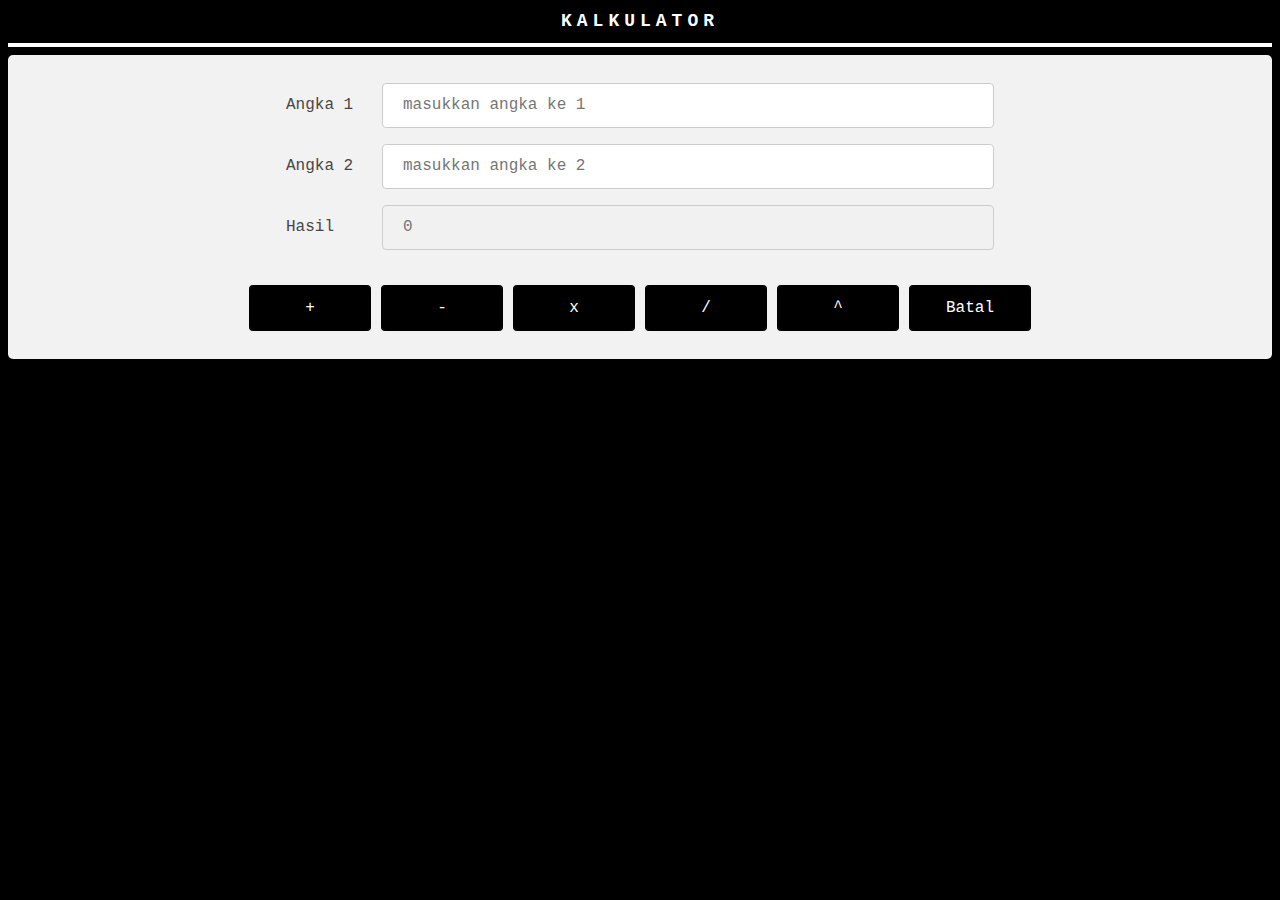
==== index.html @ 6ee50031 "Add files via upload" ====
<!DOCTYPE html>
<html lang="en">
<head>
    <meta charset="UTF-8">
    <meta http-equiv="X-UA-Compatible" content="IE=edge">
    <meta name="viewport" content="width=device-width, initial-scale=1.0">
    <title>Kalkulator</title>
    <link href="./css/styleku.css" rel="stylesheet" type="text/css">
    <script type="text/javascript" language="javascript"></script>
</head>
<body>
    <h1>Kalkulator</h1>
    <hr>
    <div>
        <form name="formulir" id="formulir">
         <label>Angka 1 &nbsp;</label>
         <input type="text"  name="a1" placeholder="masukkan angka ke 1" class="nama" value=""><br>
         <label>Angka 2 &nbsp;</label>
         <input type="text"  name="a2" placeholder="masukkan angka ke 2" class="nama" value=""><br>
         <label>Hasil &nbsp; &nbsp;</label>
         <input type="text" name="hasil" placeholder="0" class="nama" value="" disabled><br>
          <br>
         <input type="button" onclick="hitung(this.value)" name="tambah" value="+">
         <input type="button" onclick="hitung(this.value)" name="kurang" value="-">
         <input type="button" onclick="hitung(this.value)" name="kali" value="x">
         <input type="button" onclick="hitung(this.value)" name="bagi" value="/">
         <input type="button" onclick="hitung(this.value)" name="pangkat" value="^">
         <input type="button" onclick="batal()" value="Batal"> 
        </form>
      </div>
      <script src="./js/kalkulator.js"></script>
</body>
</html>
---- css/styleku.css ----
*{
    font-family: "Lucida Console", "Courier New", monospace;
    color: white;
    font-size: 12pt;
    line-height: 0.5cm;
    box-sizing: border-box;
}

body{
    background-color: black;
    text-align: center;
}

h1{
    text-transform: uppercase;
    letter-spacing: 5px;
    text-align: center;
    font-size: large;
}
hr{
    border: 2px solid rgb(255, 255, 255);
}

fieldset {
    /* groupping */
    background-color: #ffffff;
    color: black;
    border: rgb(255, 255, 255) 4px solid;
    /* border-radius: 30px; */
    border-top-right-radius: 15px;
    border-bottom-left-radius: 10px;
    /*
    padding: 15px; => all padding
    padding: 15px 5px; => atas-bawah:15px, kanan-kiri:px 
    padding: 10px 5px 10px 5px; => searah jarum jam
    */
    padding: 2px;
    text-align: center;
}
label{
    color: rgb(70, 70, 70);
}

input.nama[type=text]{
    width: 50%;
    padding: 12px 20px;
    margin: 8px 0;
    display: inline-block;
    border: 1px solid #ccc;
    border-radius: 4px;
    box-sizing: border-box;
    color: rgb(70, 70, 70);
}
  
input[type=button] {
    width: 10%;
    background-color: black;
    color: white;
    padding: 14px 20px;
    margin: 8px 0;
    border: none;
    border-radius: 4px;
    cursor: pointer;
}


input#batal:hover {
    background-color: lightgray;
}
  
input[type=button]:hover {
    background-color: lightgray;
}
  
div {
    border-radius: 5px;
    background-color: #f2f2f2;
    padding: 20px;
    position: relative;
}
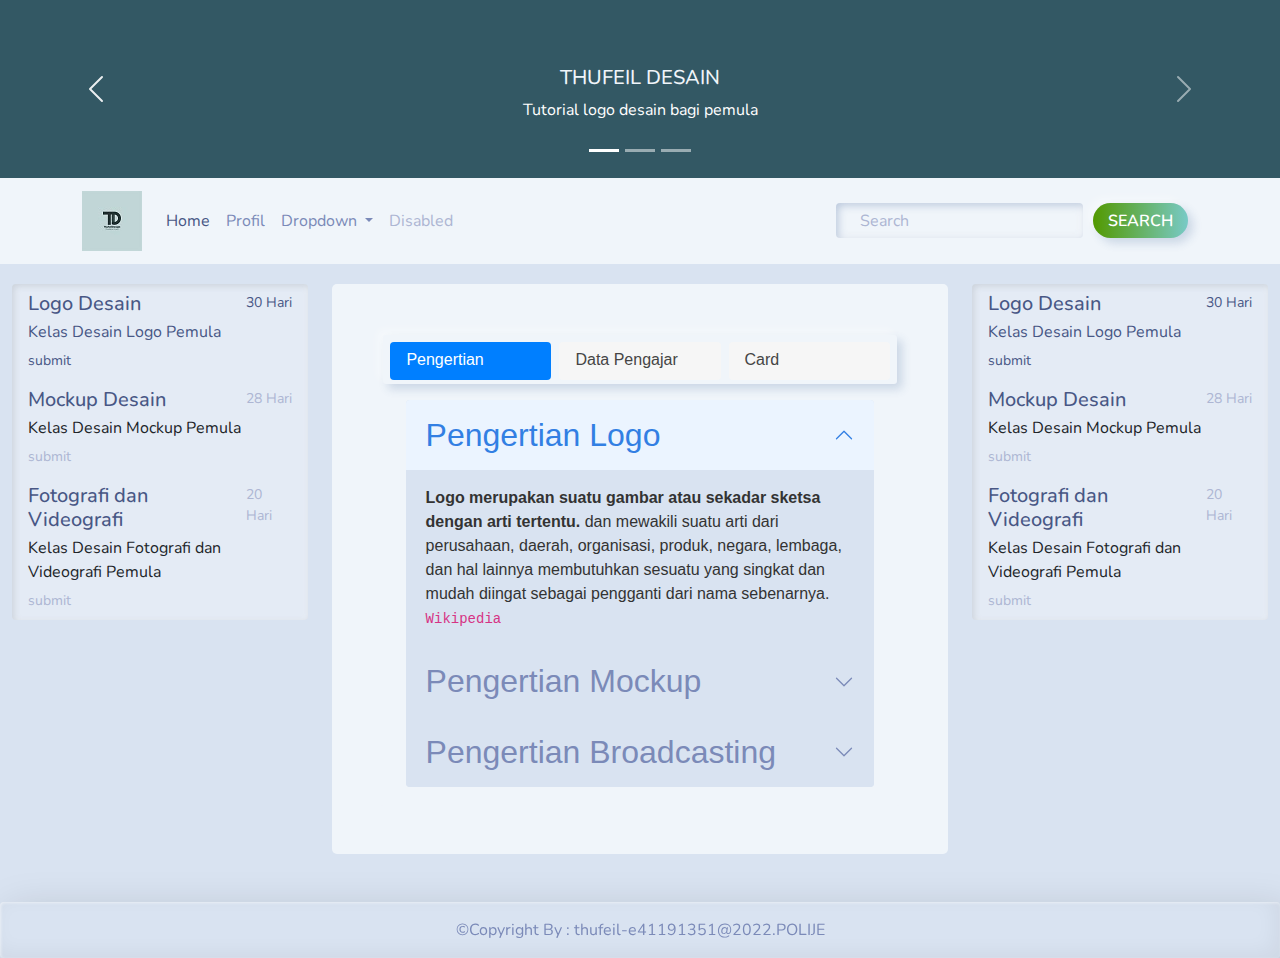
==== commit 60514d29: "Add files via upload" ====
--- a/index.html
+++ b/index.html
@@ -1,33 +1,381 @@
-<!DOCTYPE html>
-<html lang="en">
-<head>
-    <meta charset="UTF-8">
-    <meta http-equiv="X-UA-Compatible" content="IE=edge">
-    <meta name="viewport" content="width=device-width, initial-scale=1.0">
-    <title>Kalkulator</title>
-    <link href="./css/styleku.css" rel="stylesheet" type="text/css">
-    <script type="text/javascript" language="javascript"></script>
-</head>
-<body>
-    <h1>Kalkulator</h1>
-    <hr>
-    <div>
-        <form name="formulir" id="formulir">
-         <label>Angka 1 &nbsp;</label>
-         <input type="text"  name="a1" placeholder="masukkan angka ke 1" class="nama" value=""><br>
-         <label>Angka 2 &nbsp;</label>
-         <input type="text"  name="a2" placeholder="masukkan angka ke 2" class="nama" value=""><br>
-         <label>Hasil &nbsp; &nbsp;</label>
-         <input type="text" name="hasil" placeholder="0" class="nama" value="" disabled><br>
-          <br>
-         <input type="button" onclick="hitung(this.value)" name="tambah" value="+">
-         <input type="button" onclick="hitung(this.value)" name="kurang" value="-">
-         <input type="button" onclick="hitung(this.value)" name="kali" value="x">
-         <input type="button" onclick="hitung(this.value)" name="bagi" value="/">
-         <input type="button" onclick="hitung(this.value)" name="pangkat" value="^">
-         <input type="button" onclick="batal()" value="Batal"> 
-        </form>
-      </div>
-      <script src="./js/kalkulator.js"></script>
-</body>
+<!doctype html>
+<html lang="en">
+
+<head>
+    <!-- Required meta tags -->
+    <meta charset="utf-8">
+    <meta name="viewport" content="width=device-width, initial-scale=1">
+    <!-- custom css -->
+    <link rel="stylesheet" href="custom/style.css">
+    <!-- Bootstrap CSS -->
+    <link href="boostrap/bootstrap-morph.min.css" rel="stylesheet">
+    <!-- jquery -->
+    <link rel="stylesheet" href="jquery/jquery-ui-1.13.1.custom/jquery-ui.theme.min.css">
+    <link rel="stylesheet" href="jquery/jquery-ui-1.13.1.custom/jquery-ui.min.css">
+    <script src="jquery/jquery.js"></script>
+    <script src="jquery/jquery-ui-1.13.1.custom/jquery-ui.min.js"></script>
+
+    <title>Thufeil Website</title>
+</head>
+
+<body>
+
+    <!-- header -->
+    <div id="carouselExampleCaptions" class="carousel slide" data-bs-ride="carousel">
+        <div class="carousel-indicators">
+            <button type="button" data-bs-target="#carouselExampleCaptions" data-bs-slide-to="0" class="active"
+                aria-current="true" aria-label="Slide 1"></button>
+            <button type="button" data-bs-target="#carouselExampleCaptions" data-bs-slide-to="1"
+                aria-label="Slide 2"></button>
+            <button type="button" data-bs-target="#carouselExampleCaptions" data-bs-slide-to="2"
+                aria-label="Slide 3"></button>
+        </div>
+        <div class="carousel-inner">
+            <div class="carousel-item active">
+                <img src="img01/banner1.png" class="d-block w-100" alt="Gambar 1">
+                <div class="carousel-caption d-none d-md-block">
+                    <h5 class="text-light">THUFEIL DESAIN</h5>
+                    <p>Tutorial logo desain bagi pemula</p>
+                </div>
+            </div>
+            <div class="carousel-item">
+                <img src="img01/banner2.png" class="d-block w-100" alt="Gambar 2">
+                <div class="carousel-caption d-none d-md-block">
+                    <h5 class="text-light">THUFEIL DESAIN</h5>
+                    <p>Tutorial mockup desain bagi pemula</p>
+                </div>
+            </div>
+            <div class="carousel-item">
+                <img src="img01/banner3.png" class="d-block w-100" alt="Gambar 3">
+                <div class="carousel-caption d-none d-md-block">
+                    <h5 class="text-light">THUFEIL DESAIN</h5>
+                    <p>Tutorial Fotografi dan Videografi bagi pemula</p>
+                </div>
+            </div>
+        </div>
+        <button class="carousel-control-prev" type="button" data-bs-target="#carouselExampleCaptions"
+            data-bs-slide="prev">
+            <span class="carousel-control-prev-icon" aria-hidden="true"></span>
+            <span class="visually-hidden">Previous</span>
+        </button>
+        <button class="carousel-control-next" type="button" data-bs-target="#carouselExampleCaptions"
+            data-bs-slide="next">
+            <span class="carousel-control-next-icon" aria-hidden="true"></span>
+            <span class="visually-hidden">Next</span>
+        </button>
+    </div>
+    <!-- header -->
+
+
+    <!-- navbar -->
+    <nav class="navbar navbar-expand-md navbar-light bg-light sticky-top">
+        <div class="container">
+            <a class="navbar-brand" href="#"><img src="img01/logo1.jpg"></a>
+            <button class="navbar-toggler" type="button" data-bs-toggle="collapse"
+                data-bs-target="#navbarSupportedContent" aria-controls="navbarSupportedContent" aria-expanded="false"
+                aria-label="Toggle navigation">
+                <span class="navbar-toggler-icon"></span>
+            </button>
+            <div class="collapse navbar-collapse" id="navbarSupportedContent">
+                <ul class="navbar-nav me-auto mb-2 mb-lg-0">
+                    <li class="nav-item">
+                        <a class="nav-link active" aria-current="page" href="index.html">Home</a>
+                    </li>
+                    <li class="nav-item">
+                        <a class="nav-link" href="https://thufeil-e41191351.github.io/" target="_blank">Profil</a>
+                    </li>
+                    <li class="nav-item dropdown">
+                        <a class="nav-link dropdown-toggle" href="#" id="navbarDropdown" role="button"
+                            data-bs-toggle="dropdown" aria-expanded="false">
+                            Dropdown
+                        </a>
+                        <ul class="dropdown-menu" aria-labelledby="navbarDropdown">
+                            <li><a class="dropdown-item" href="#">Action</a></li>
+                            <li><a class="dropdown-item" href="#">Another action</a></li>
+                            <li>
+                                <hr class="dropdown-divider">
+                            </li>
+                            <li><a class="dropdown-item" href="#">Something else here</a></li>
+                        </ul>
+                    </li>
+                    <li class="nav-item">
+                        <a class="nav-link disabled">Disabled</a>
+                    </li>
+                </ul>
+                <form class="d-flex">
+                    <input class="form-control nav-search" type="search" placeholder="Search" aria-label="Search">
+                    <button class="btn-grad btn text-white" type="submit">Search</button>
+                </form>
+            </div>
+        </div>
+    </nav>
+    <!-- navbar -->
+
+
+    <!-- body -->
+    <div class="container-fluid body">
+        <div class="row">
+            <div class="col-md-3">
+                <div class="list-group">
+                    <a href="#" class="list-group-item list-group-item-action active" aria-current="true">
+                        <div class="d-flex w-100 justify-content-between">
+                            <h5 class="mb-1">Logo Desain</h5>
+                            <small>30 Hari</small>
+                        </div>
+                        <p class="mb-1">Kelas Desain Logo Pemula</p>
+                        <small>submit</small>
+                    </a>
+                    <a href="#" class="list-group-item list-group-item-action">
+                        <div class="d-flex w-100 justify-content-between">
+                            <h5 class="mb-1">Mockup Desain</h5>
+                            <small class="text-muted">28 Hari</small>
+                        </div>
+                        <p class="mb-1">Kelas Desain Mockup Pemula</p>
+                        <small class="text-muted">submit</small>
+                    </a>
+                    <a href="#" class="list-group-item list-group-item-action">
+                        <div class="d-flex w-100 justify-content-between">
+                            <h5 class="mb-1">Fotografi dan Videografi</h5>
+                            <small class="text-muted">20 Hari</small>
+                        </div>
+                        <p class="mb-1">Kelas Desain Fotografi dan Videografi Pemula</p>
+                        <small class="text-muted">submit</small>
+                    </a>
+                </div>
+            </div>
+            <div class="col-md-6">
+                <div class="konten bg-light p-5">
+                    <div id="tabs" class="bg-light border-0">
+                        <ul class="nav nav-pills nav-justified border-0 bg-light">
+                            <li class="nav-item"><a href="#tabs-1">Pengertian</a></li>
+                            <li class="nav-item"><a href="#tabs-2">Data Pengajar</a></li>
+                            <li class="nav-item"><a href="#tabs-3">Card</a></li>
+                        </ul>
+                        <div id="tabs-1">
+                            <div class="accordion" id="accordionExample">
+                                <div class="accordion-item">
+                                    <h2 class="accordion-header" id="headingOne">
+                                        <button class="accordion-button" type="button" data-bs-toggle="collapse"
+                                            data-bs-target="#collapseOne" aria-expanded="true"
+                                            aria-controls="collapseOne">
+                                            Pengertian Logo
+                                        </button>
+                                    </h2>
+                                    <div id="collapseOne" class="accordion-collapse collapse show"
+                                        aria-labelledby="headingOne" data-bs-parent="#accordionExample">
+                                        <div class="accordion-body">
+                                            <strong>Logo merupakan suatu gambar atau sekadar sketsa dengan arti tertentu.</strong> 
+                                            dan mewakili suatu arti dari perusahaan, daerah, organisasi, produk, negara, lembaga, 
+                                            dan hal lainnya membutuhkan sesuatu yang singkat 
+                                            dan mudah diingat sebagai pengganti dari nama sebenarnya. <code>Wikipedia</code>
+                                        </div>
+                                    </div>
+                                </div>
+                                <div class="accordion-item">
+                                    <h2 class="accordion-header" id="headingTwo">
+                                        <button class="accordion-button collapsed" type="button"
+                                            data-bs-toggle="collapse" data-bs-target="#collapseTwo"
+                                            aria-expanded="false" aria-controls="collapseTwo">
+                                            Pengertian Mockup
+                                        </button>
+                                    </h2>
+                                    <div id="collapseTwo" class="accordion-collapse collapse"
+                                        aria-labelledby="headingTwo" data-bs-parent="#accordionExample">
+                                        <div class="accordion-body">
+                                            <strong>Diterjemahkan dari bahasa Inggris</strong> 
+                                            Dalam pembuatan dan desain, mockup, atau mock-up, 
+                                            adalah skala atau model ukuran penuh dari suatu desain atau perangkat, 
+                                            yang digunakan untuk pengajaran, demonstrasi, evaluasi desain, promosi, 
+                                            dan tujuan lainnya.<code>Wikipedia (Inggris)</code>
+                                        </div>
+                                    </div>
+                                </div>
+                                <div class="accordion-item">
+                                    <h2 class="accordion-header" id="headingThree">
+                                        <button class="accordion-button collapsed" type="button"
+                                            data-bs-toggle="collapse" data-bs-target="#collapseThree"
+                                            aria-expanded="false" aria-controls="collapseThree">
+                                            Pengertian Broadcasting
+                                        </button>
+                                    </h2>
+                                    <div id="collapseThree" class="accordion-collapse collapse"
+                                        aria-labelledby="headingThree" data-bs-parent="#accordionExample">
+                                        <div class="accordion-body">
+                                            <strong>Secara umum</strong> 
+                                            Broadcasting adalah sebuah jurusan yang mempelajari bagaimana teori 
+                                            dan praktik dalam menciptakan program untuk disiarkan melalui media massa 
+                                            yaitu televisi dan radio. Selain itu, 
+                                            saat ini semakin berkembang new media melalui internet. <code>Wikipedia</code>,
+                                        </div>
+                                    </div>
+                                </div>
+                            </div>
+                        </div>
+                        <div id="tabs-2">
+                            <table class="table">
+                                <thead>
+                                    <tr>
+                                        <th scope="col">No</th>
+                                        <th scope="col">Nama</th>
+                                        <th scope="col">Alamat</th>
+                                        <th scope="col">Bidang Ajar</th>
+                                    </tr>
+                                </thead>
+                                <tbody>
+                                    <tr>
+                                        <th scope="row">1</th>
+                                        <td>Thufeil</td>
+                                        <td>Pamekasan</td>
+                                        <td>Logo Design</td>
+                                    </tr>
+                                    <tr>
+                                        <th scope="row">2</th>
+                                        <td>Wartono</td>
+                                        <td>Sampang</td>
+                                        <td>Mockup Design</td>
+                                    </tr>
+                                    <tr>
+                                        <th scope="row">3</th>
+                                        <td>Putra</td>
+                                        <td>Bangkalan</td>
+                                        <td>Broadcasting</td>
+                                    </tr>
+                                </tbody>
+                            </table>
+                        </div>
+                        <div id="tabs-3">
+                            <div class="container-fluid">
+                                <div class="row">
+                                    <div class="col-12">
+                                        <div class="card m-2" style="width: 18rem;">
+                                            <div class="card-body">
+                                                <img src="img01/2.png">
+                                                <h5 class="card-title">Card title</h5>
+                                                <h6 class="card-subtitle mb-2 text-muted">Card subtitle</h6>
+                                                <p class="card-text">Some quick example text to build on the card title
+                                                    and make up the bulk of the card's content.</p>
+                                                <a href="#" class="card-link">Card link</a>
+                                                <a href="#" class="card-link">Another link</a>
+                                            </div>
+                                        </div>
+                                    </div>
+                                    <div class="col-12">
+                                        <div class="card m-2" style="width: 18rem;">
+                                            <div class="card-body">
+                                                <img src="img01/3.png">
+                                                <h5 class="card-title">Card title</h5>
+                                                <h6 class="card-subtitle mb-2 text-muted">Card subtitle</h6>
+                                                <p class="card-text">Some quick example text to build on the card title
+                                                    and make up the bulk of the card's content.</p>
+                                                <a href="#" class="card-link">Card link</a>
+                                                <a href="#" class="card-link">Another link</a>
+                                            </div>
+                                        </div>
+                                    </div>
+                                    <div class="col-12">
+                                        <div class="card m-2" style="width: 18rem;">
+                                            <div class="card-body">
+                                                <img src="img01/4.png">
+                                                <h5 class="card-title">Card title</h5>
+                                                <h6 class="card-subtitle mb-2 text-muted">Card subtitle</h6>
+                                                <p class="card-text">Some quick example text to build on the card title
+                                                    and make up the bulk of the card's content.</p>
+                                                <a href="#" class="card-link">Card link</a>
+                                                <a href="#" class="card-link">Another link</a>
+                                            </div>
+                                        </div>
+                                    </div>
+                                    <div class="col-12">
+                                        <div class="card m-2" style="width: 18rem;">
+                                            <div class="card-body">
+                                                <img src="img01/5.png">
+                                                <h5 class="card-title">Card title</h5>
+                                                <h6 class="card-subtitle mb-2 text-muted">Card subtitle</h6>
+                                                <p class="card-text">Some quick example text to build on the card title
+                                                    and make up the bulk of the card's content.</p>
+                                                <a href="#" class="card-link">Card link</a>
+                                                <a href="#" class="card-link">Another link</a>
+                                            </div>
+                                        </div>
+                                    </div>
+                                    <div class="col-12">
+                                        <div class="card m-2" style="width: 18rem;">
+                                            <div class="card-body">
+                                                <img src="img01/6.png">
+                                                <h5 class="card-title">Card title</h5>
+                                                <h6 class="card-subtitle mb-2 text-muted">Card subtitle</h6>
+                                                <p class="card-text">Some quick example text to build on the card title
+                                                    and make up the bulk of the card's content.</p>
+                                                <a href="#" class="card-link">Card link</a>
+                                                <a href="#" class="card-link">Another link</a>
+                                            </div>
+                                        </div>
+                                    </div>
+                                    <div class="col-12">
+                                        <div class="card m-2" style="width: 18rem;">
+                                            <div class="card-body">
+                                                <img src="img01/7.png">
+                                                <h5 class="card-title">Card title</h5>
+                                                <h6 class="card-subtitle mb-2 text-muted">Card subtitle</h6>
+                                                <p class="card-text">Some quick example text to build on the card title
+                                                    and make up the bulk of the card's content.</p>
+                                                <a href="#" class="card-link">Card link</a>
+                                                <a href="#" class="card-link">Another link</a>
+                                            </div>
+                                        </div>
+                                    </div>
+                                </div>
+                            </div>
+                        </div>
+                    </div>
+                </div>
+            </div>
+            <div class="col-md-3">
+                <div class="list-group">
+                    <a href="#" class="list-group-item list-group-item-action active" aria-current="true">
+                        <div class="d-flex w-100 justify-content-between">
+                            <h5 class="mb-1">Logo Desain</h5>
+                            <small>30 Hari</small>
+                        </div>
+                        <p class="mb-1">Kelas Desain Logo Pemula</p>
+                        <small>submit</small>
+                    </a>
+                    <a href="#" class="list-group-item list-group-item-action">
+                        <div class="d-flex w-100 justify-content-between">
+                            <h5 class="mb-1">Mockup Desain</h5>
+                            <small class="text-muted">28 Hari</small>
+                        </div>
+                        <p class="mb-1">Kelas Desain Mockup Pemula</p>
+                        <small class="text-muted">submit</small>
+                    </a>
+                    <a href="#" class="list-group-item list-group-item-action">
+                        <div class="d-flex w-100 justify-content-between">
+                            <h5 class="mb-1">Fotografi dan Videografi</h5>
+                            <small class="text-muted">20 Hari</small>
+                        </div>
+                        <p class="mb-1">Kelas Desain Fotografi dan Videografi Pemula</p>
+                        <small class="text-muted">submit</small>
+                    </a>
+                </div>
+            </div>
+        </div>
+    </div>
+    <!-- body -->
+
+
+    <!-- footer -->
+    <div class="alert breadcrumb text-center mb-0 mt-5">
+        <p>&copy;Copyright By : thufeil-e41191351@2022.POLIJE</p>
+    </div>
+    <!-- footer -->
+
+
+    <script src="boostrap/bootstrap.bundle.min.js"></script>
+    <script>
+        $(function () {
+            $("#tabs").tabs();
+        });
+    </script>
+</body>
+
 </html>--- a/custom/style.css
+++ b/custom/style.css
@@ -0,0 +1,67 @@
+.btn-grad {
+    background-image: linear-gradient(to right, #529900 0%, #79CBCA  51%, #529900  100%)
+}
+.btn-grad {
+    height: 35px;
+    margin: 10px;
+    text-align: center;
+    text-transform: uppercase;
+    transition: 0.6s;
+    background-size: 200% auto;
+    color: white;            
+    box-shadow: 0 0 20px #eee;
+    border-radius: 10px;
+    display: block;
+}
+.btn-grad:hover {
+    background-position: right center; /* change the direction of the change here */
+    color: #fff;
+    text-decoration: none;
+}
+.btn{
+    padding: 0px 15px !important;
+}
+
+.nav-search{
+    height: 35px;
+    margin:  auto;
+}
+
+
+.body{
+    padding-top: 20px;
+}
+
+.table{
+    background-color: rgba(255, 255, 255, 0.3);
+    box-shadow: inset 0 0 5px rgba(128, 128, 128, 0.3);
+    border-radius: 5px;
+}
+@media (max-width: 768px){ 
+    .table{
+        margin-top: 20px;
+    }
+    .konten{
+        margin-top: 20px;
+    }
+ }
+
+.konten{
+    border-radius: 5px;
+}
+
+.breadcrumb p{
+    text-align: center !important;
+    width: fit-content;
+    margin: auto;
+}
+
+#tabs{
+    border: transparent;
+}
+.konten #tabs .nav .nav-item{
+    border: transparent !important;
+    background-color: #529900);
+    margin: 4px;
+    border-radius: 4px;
+}